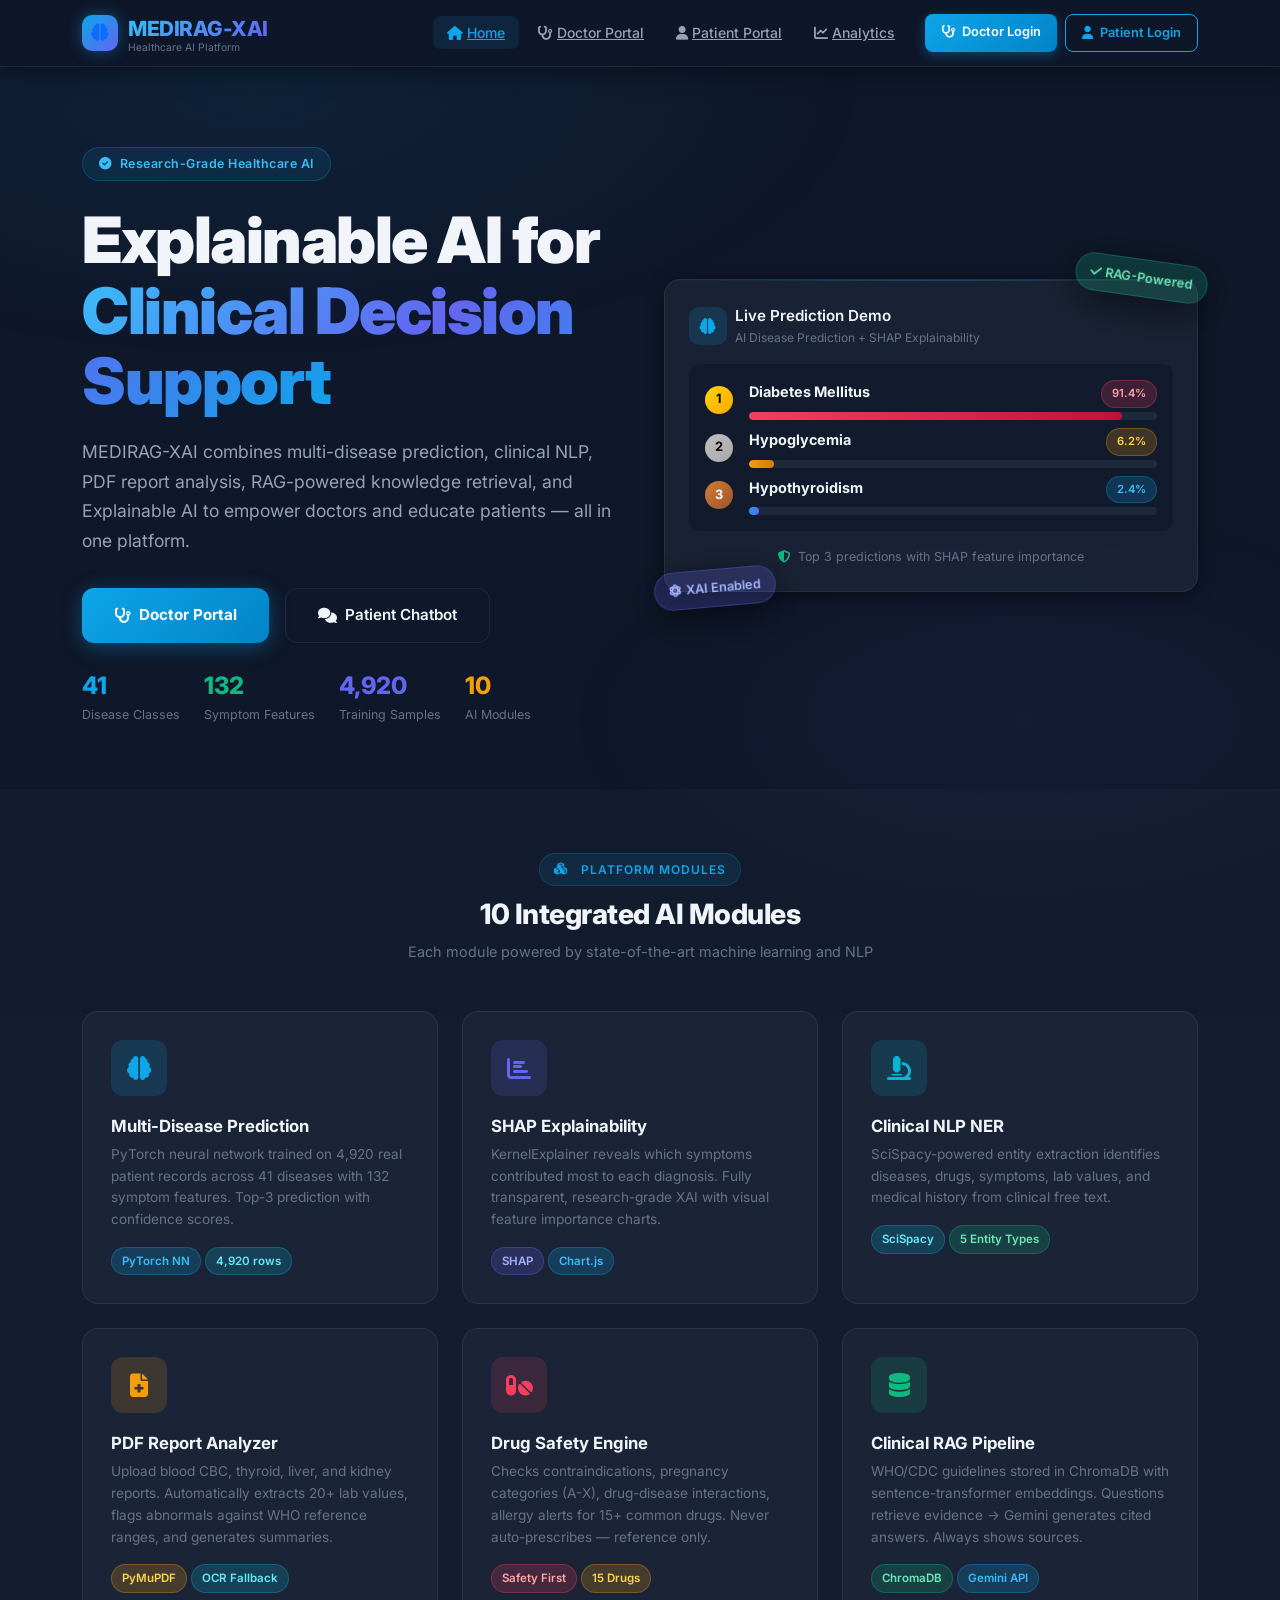
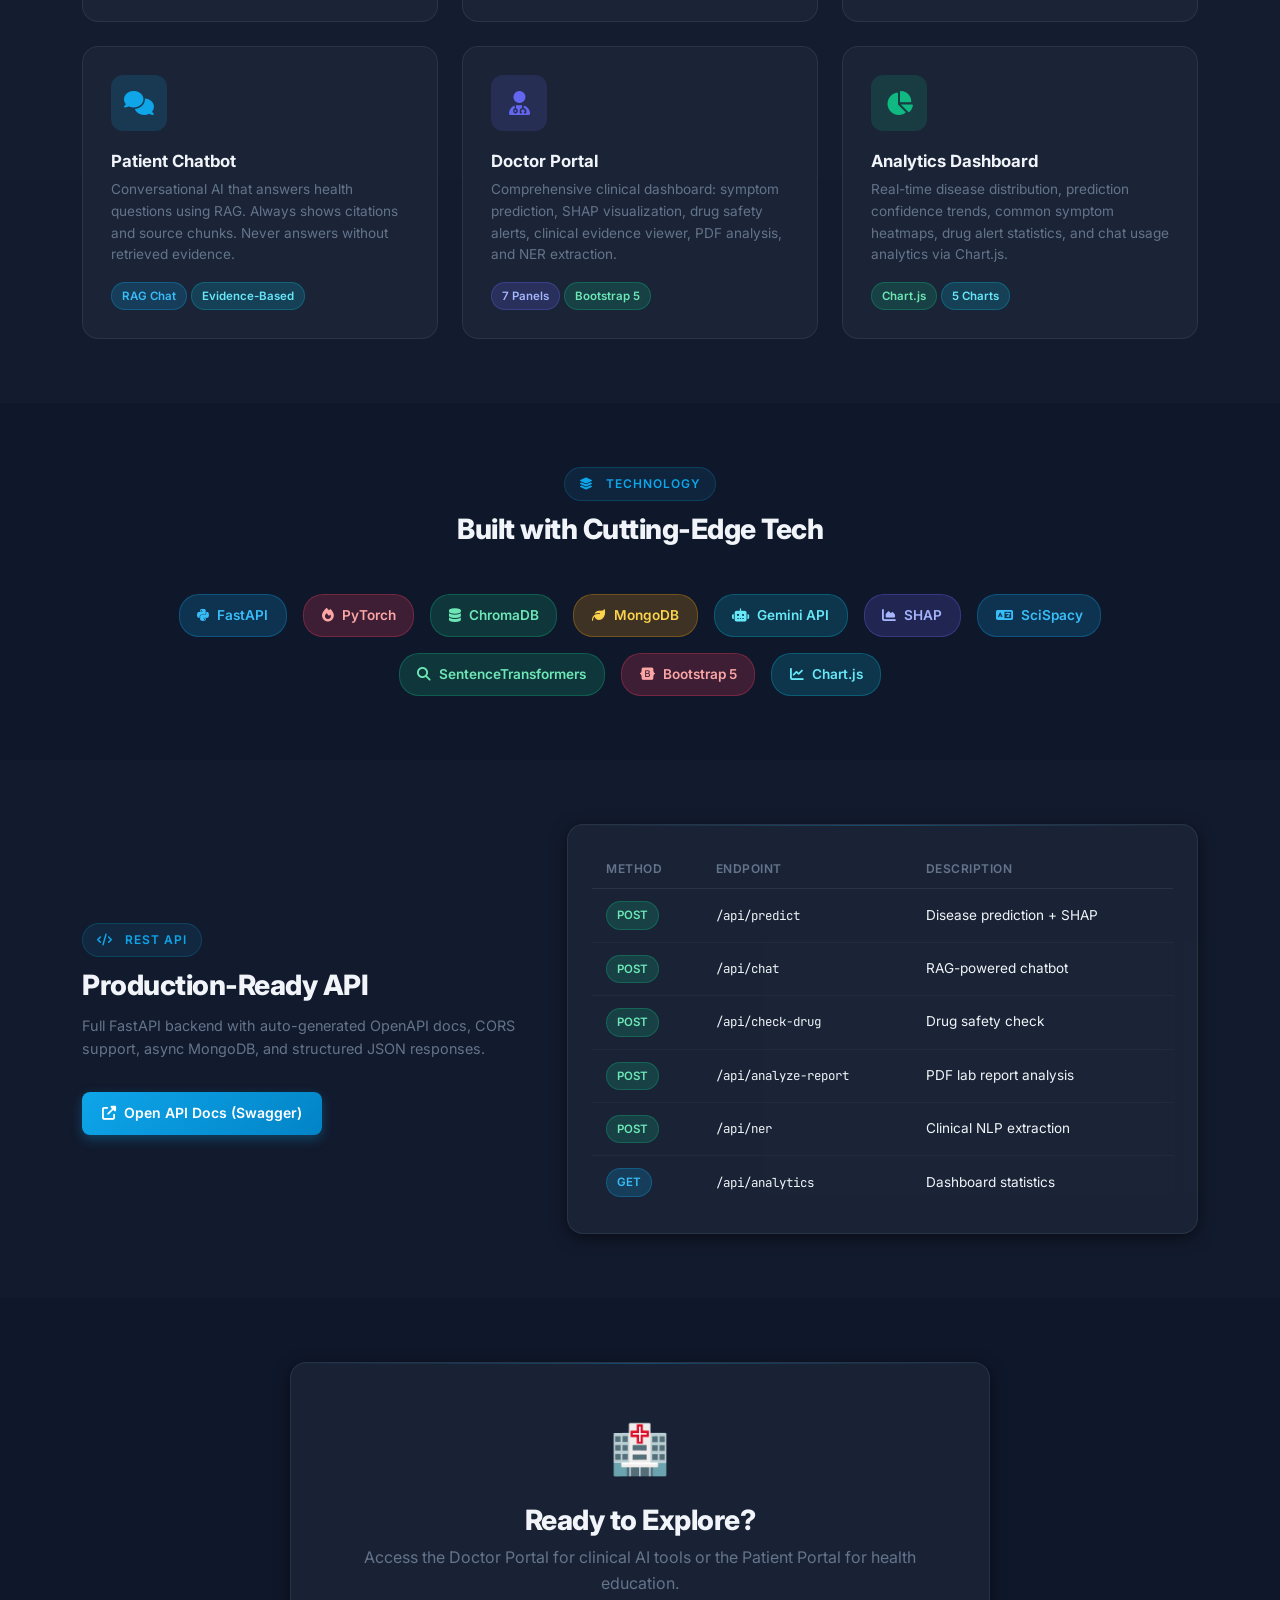
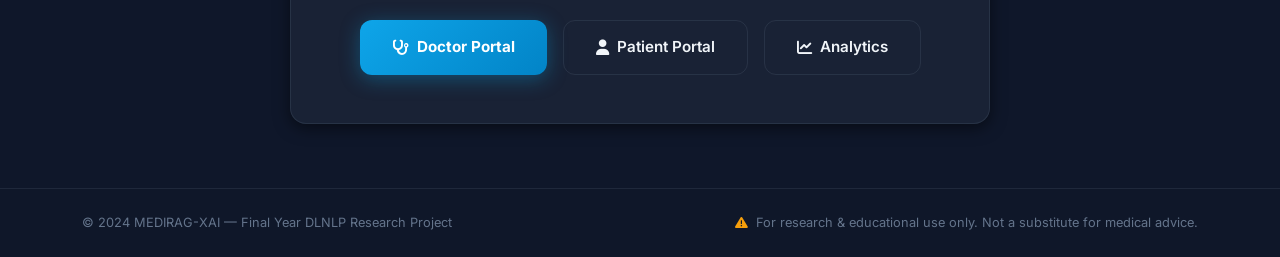
==== frontend/index.html @ 959c8506 "Initial commit" ====
<!DOCTYPE html>
<html lang="en">
<head>
  <meta charset="UTF-8"/>
  <meta name="viewport" content="width=device-width, initial-scale=1.0"/>
  <meta name="description" content="MEDIRAG-XAI — Explainable AI-powered Clinical Decision Support & Patient Education Platform using RAG, NLP, and Deep Learning"/>
  <title>MEDIRAG-XAI | Healthcare AI Platform</title>
  <link href="https://cdn.jsdelivr.net/npm/bootstrap@5.3.3/dist/css/bootstrap.min.css" rel="stylesheet"/>
  <link href="https://cdnjs.cloudflare.com/ajax/libs/font-awesome/6.5.0/css/all.min.css" rel="stylesheet"/>
  <link href="css/style.css" rel="stylesheet"/>
</head>
<body>

<!-- ── Navigation ──────────────────────────────────────────────────── -->
<nav class="navbar navbar-expand-lg navbar-medirag">
  <div class="container">
    <a class="navbar-brand-logo" href="index.html">
      <div class="brand-icon"><i class="fas fa-brain"></i></div>
      <div>
        <span class="brand-text">MEDIRAG-XAI</span>
        <span class="brand-sub">Healthcare AI Platform</span>
      </div>
    </a>
    <button class="navbar-toggler border-0" type="button" data-bs-toggle="collapse" data-bs-target="#navMenu">
      <span style="color:var(--primary)"><i class="fas fa-bars"></i></span>
    </button>
    <div class="collapse navbar-collapse" id="navMenu">
      <ul class="navbar-nav ms-auto gap-1">
        <li class="nav-item"><a class="nav-link-custom active" href="index.html"><i class="fas fa-home me-1"></i>Home</a></li>
        <li class="nav-item"><a class="nav-link-custom" href="doctor-login.html"><i class="fas fa-stethoscope me-1"></i>Doctor Portal</a></li>
        <li class="nav-item"><a class="nav-link-custom" href="patient-login.html"><i class="fas fa-user me-1"></i>Patient Portal</a></li>
        <li class="nav-item"><a class="nav-link-custom" href="analytics.html"><i class="fas fa-chart-line me-1"></i>Analytics</a></li>
      </ul>
      <div class="ms-3 d-flex gap-2 mt-2 mt-lg-0">
        <a href="doctor-login.html" class="btn-primary-custom" style="text-decoration:none; font-size:0.8rem; padding:0.5rem 1rem;">
          <i class="fas fa-stethoscope me-1"></i> Doctor Login
        </a>
        <a href="patient-login.html" class="btn-outline-custom" style="text-decoration:none; font-size:0.8rem; padding:0.5rem 1rem;">
          <i class="fas fa-user me-1"></i> Patient Login
        </a>
      </div>
    </div>
  </div>
</nav>

<!-- ── Hero ─────────────────────────────────────────────────────────── -->
<section class="hero-section">
  <div class="container">
    <div class="row align-items-center g-5">
      <div class="col-lg-6">
        <div class="hero-badge">
          <i class="fas fa-circle-check"></i> Research-Grade Healthcare AI
        </div>
        <h1 class="hero-title">
          Explainable AI for<br>
          <span class="gradient-text">Clinical Decision Support</span>
        </h1>
        <p class="hero-description">
          MEDIRAG-XAI combines multi-disease prediction, clinical NLP, PDF report analysis,
          RAG-powered knowledge retrieval, and Explainable AI to empower doctors and educate patients —
          all in one platform.
        </p>
        <div class="hero-actions">
          <a href="doctor-login.html" class="btn-hero-primary">
            <i class="fas fa-stethoscope"></i> Doctor Portal
          </a>
          <a href="patient-login.html" class="btn-hero-outline">
            <i class="fas fa-comments"></i> Patient Chatbot
          </a>
        </div>
        <div class="mt-4 d-flex gap-4 flex-wrap">
          <div>
            <div style="font-size:1.5rem;font-weight:800;color:var(--primary)">41</div>
            <div style="font-size:0.78rem;color:var(--text-muted)">Disease Classes</div>
          </div>
          <div>
            <div style="font-size:1.5rem;font-weight:800;color:var(--success)">132</div>
            <div style="font-size:0.78rem;color:var(--text-muted)">Symptom Features</div>
          </div>
          <div>
            <div style="font-size:1.5rem;font-weight:800;color:var(--accent)">4,920</div>
            <div style="font-size:0.78rem;color:var(--text-muted)">Training Samples</div>
          </div>
          <div>
            <div style="font-size:1.5rem;font-weight:800;color:var(--warning)">10</div>
            <div style="font-size:0.78rem;color:var(--text-muted)">AI Modules</div>
          </div>
        </div>
      </div>
      <div class="col-lg-6">
        <div class="position-relative">
          <div class="card-glass p-4">
            <div class="d-flex align-items-center gap-2 mb-3">
              <div class="card-icon card-icon-blue"><i class="fas fa-brain"></i></div>
              <div>
                <div class="card-title-glass">Live Prediction Demo</div>
                <div class="card-subtitle-glass">AI Disease Prediction + SHAP Explainability</div>
              </div>
            </div>
            <div class="p-3 mb-3" style="background:rgba(15,23,42,0.6);border-radius:10px;">
              <div class="d-flex align-items-center gap-3 mb-2">
                <div class="prediction-rank rank-1">1</div>
                <div class="flex-grow-1">
                  <div class="d-flex justify-content-between mb-1">
                    <strong style="font-size:0.9rem">Diabetes Mellitus</strong>
                    <span class="badge-pill badge-danger" style="font-size:0.7rem">91.4%</span>
                  </div>
                  <div class="progress-glass"><div class="progress-fill progress-red" style="width:91.4%"></div></div>
                </div>
              </div>
              <div class="d-flex align-items-center gap-3 mb-2">
                <div class="prediction-rank rank-2">2</div>
                <div class="flex-grow-1">
                  <div class="d-flex justify-content-between mb-1">
                    <strong style="font-size:0.9rem">Hypoglycemia</strong>
                    <span class="badge-pill badge-warning" style="font-size:0.7rem">6.2%</span>
                  </div>
                  <div class="progress-glass"><div class="progress-fill progress-amber" style="width:6.2%"></div></div>
                </div>
              </div>
              <div class="d-flex align-items-center gap-3">
                <div class="prediction-rank rank-3">3</div>
                <div class="flex-grow-1">
                  <div class="d-flex justify-content-between mb-1">
                    <strong style="font-size:0.9rem">Hypothyroidism</strong>
                    <span class="badge-pill badge-primary" style="font-size:0.7rem">2.4%</span>
                  </div>
                  <div class="progress-glass"><div class="progress-fill progress-blue" style="width:2.4%"></div></div>
                </div>
              </div>
            </div>
            <div style="font-size:0.78rem;color:var(--text-muted);text-align:center;">
              <i class="fas fa-shield-alt me-1" style="color:var(--success)"></i>
              Top 3 predictions with SHAP feature importance
            </div>
          </div>
          <!-- Floating badges -->
          <div class="position-absolute" style="top:-20px;right:-10px;transform:rotate(8deg)">
            <div class="badge-pill badge-success" style="padding:0.5rem 0.875rem;font-size:0.8rem;box-shadow:var(--shadow-lg)">
              <i class="fas fa-check me-1"></i> RAG-Powered
            </div>
          </div>
          <div class="position-absolute" style="bottom:-15px;left:-10px;transform:rotate(-5deg)">
            <div class="badge-pill badge-purple" style="padding:0.5rem 0.875rem;font-size:0.8rem;box-shadow:var(--shadow-lg)">
              <i class="fas fa-atom me-1"></i> XAI Enabled
            </div>
          </div>
        </div>
      </div>
    </div>
  </div>
</section>

<!-- ── Features ──────────────────────────────────────────────────────── -->
<section style="padding:4rem 0; background:rgba(30,41,59,0.3);">
  <div class="container">
    <div class="text-center mb-5 section-header">
      <div class="section-badge"><i class="fas fa-cubes me-1"></i> Platform Modules</div>
      <h2 class="section-title">10 Integrated AI Modules</h2>
      <p class="section-subtitle">Each module powered by state-of-the-art machine learning and NLP</p>
    </div>
    <div class="row g-4">
      <!-- Module Cards -->
      <div class="col-md-6 col-lg-4">
        <div class="feature-card fade-in">
          <div class="feature-icon card-icon-blue"><i class="fas fa-brain"></i></div>
          <h3 class="feature-title">Multi-Disease Prediction</h3>
          <p class="feature-desc">PyTorch neural network trained on 4,920 real patient records across 41 diseases with 132 symptom features. Top-3 prediction with confidence scores.</p>
          <div class="mt-3"><span class="badge-pill badge-primary">PyTorch NN</span> <span class="badge-pill badge-cyan">4,920 rows</span></div>
        </div>
      </div>
      <div class="col-md-6 col-lg-4">
        <div class="feature-card fade-in">
          <div class="feature-icon card-icon-purple"><i class="fas fa-chart-bar"></i></div>
          <h3 class="feature-title">SHAP Explainability</h3>
          <p class="feature-desc">KernelExplainer reveals which symptoms contributed most to each diagnosis. Fully transparent, research-grade XAI with visual feature importance charts.</p>
          <div class="mt-3"><span class="badge-pill badge-purple">SHAP</span> <span class="badge-pill badge-primary">Chart.js</span></div>
        </div>
      </div>
      <div class="col-md-6 col-lg-4">
        <div class="feature-card fade-in">
          <div class="feature-icon card-icon-cyan"><i class="fas fa-microscope"></i></div>
          <h3 class="feature-title">Clinical NLP NER</h3>
          <p class="feature-desc">SciSpacy-powered entity extraction identifies diseases, drugs, symptoms, lab values, and medical history from clinical free text.</p>
          <div class="mt-3"><span class="badge-pill badge-cyan">SciSpacy</span> <span class="badge-pill badge-success">5 Entity Types</span></div>
        </div>
      </div>
      <div class="col-md-6 col-lg-4">
        <div class="feature-card fade-in">
          <div class="feature-icon card-icon-amber"><i class="fas fa-file-medical"></i></div>
          <h3 class="feature-title">PDF Report Analyzer</h3>
          <p class="feature-desc">Upload blood CBC, thyroid, liver, and kidney reports. Automatically extracts 20+ lab values, flags abnormals against WHO reference ranges, and generates summaries.</p>
          <div class="mt-3"><span class="badge-pill badge-warning">PyMuPDF</span> <span class="badge-pill badge-cyan">OCR Fallback</span></div>
        </div>
      </div>
      <div class="col-md-6 col-lg-4">
        <div class="feature-card fade-in">
          <div class="feature-icon card-icon-red"><i class="fas fa-pills"></i></div>
          <h3 class="feature-title">Drug Safety Engine</h3>
          <p class="feature-desc">Checks contraindications, pregnancy categories (A-X), drug-disease interactions, allergy alerts for 15+ common drugs. Never auto-prescribes — reference only.</p>
          <div class="mt-3"><span class="badge-pill badge-danger">Safety First</span> <span class="badge-pill badge-warning">15 Drugs</span></div>
        </div>
      </div>
      <div class="col-md-6 col-lg-4">
        <div class="feature-card fade-in">
          <div class="feature-icon card-icon-green"><i class="fas fa-database"></i></div>
          <h3 class="feature-title">Clinical RAG Pipeline</h3>
          <p class="feature-desc">WHO/CDC guidelines stored in ChromaDB with sentence-transformer embeddings. Questions retrieve evidence → Gemini generates cited answers. Always shows sources.</p>
          <div class="mt-3"><span class="badge-pill badge-success">ChromaDB</span> <span class="badge-pill badge-primary">Gemini API</span></div>
        </div>
      </div>
      <div class="col-md-6 col-lg-4">
        <div class="feature-card fade-in">
          <div class="feature-icon card-icon-blue"><i class="fas fa-comments"></i></div>
          <h3 class="feature-title">Patient Chatbot</h3>
          <p class="feature-desc">Conversational AI that answers health questions using RAG. Always shows citations and source chunks. Never answers without retrieved evidence.</p>
          <div class="mt-3"><span class="badge-pill badge-primary">RAG Chat</span> <span class="badge-pill badge-cyan">Evidence-Based</span></div>
        </div>
      </div>
      <div class="col-md-6 col-lg-4">
        <div class="feature-card fade-in">
          <div class="feature-icon card-icon-purple"><i class="fas fa-user-md"></i></div>
          <h3 class="feature-title">Doctor Portal</h3>
          <p class="feature-desc">Comprehensive clinical dashboard: symptom prediction, SHAP visualization, drug safety alerts, clinical evidence viewer, PDF analysis, and NER extraction.</p>
          <div class="mt-3"><span class="badge-pill badge-purple">7 Panels</span> <span class="badge-pill badge-success">Bootstrap 5</span></div>
        </div>
      </div>
      <div class="col-md-6 col-lg-4">
        <div class="feature-card fade-in">
          <div class="feature-icon card-icon-green"><i class="fas fa-chart-pie"></i></div>
          <h3 class="feature-title">Analytics Dashboard</h3>
          <p class="feature-desc">Real-time disease distribution, prediction confidence trends, common symptom heatmaps, drug alert statistics, and chat usage analytics via Chart.js.</p>
          <div class="mt-3"><span class="badge-pill badge-success">Chart.js</span> <span class="badge-pill badge-cyan">5 Charts</span></div>
        </div>
      </div>
    </div>
  </div>
</section>

<!-- ── Tech Stack ─────────────────────────────────────────────────────── -->
<section style="padding:4rem 0;">
  <div class="container">
    <div class="text-center mb-5">
      <div class="section-badge"><i class="fas fa-layer-group me-1"></i>Technology</div>
      <h2 class="section-title">Built with Cutting-Edge Tech</h2>
    </div>
    <div class="row g-3 justify-content-center">
      <div class="col-auto"><div class="badge-pill badge-primary" style="padding:0.6rem 1.1rem;font-size:0.85rem"><i class="fab fa-python me-2"></i>FastAPI</div></div>
      <div class="col-auto"><div class="badge-pill badge-danger" style="padding:0.6rem 1.1rem;font-size:0.85rem"><i class="fas fa-fire me-2"></i>PyTorch</div></div>
      <div class="col-auto"><div class="badge-pill badge-success" style="padding:0.6rem 1.1rem;font-size:0.85rem"><i class="fas fa-database me-2"></i>ChromaDB</div></div>
      <div class="col-auto"><div class="badge-pill badge-warning" style="padding:0.6rem 1.1rem;font-size:0.85rem"><i class="fas fa-leaf me-2"></i>MongoDB</div></div>
      <div class="col-auto"><div class="badge-pill badge-cyan" style="padding:0.6rem 1.1rem;font-size:0.85rem"><i class="fas fa-robot me-2"></i>Gemini API</div></div>
      <div class="col-auto"><div class="badge-pill badge-purple" style="padding:0.6rem 1.1rem;font-size:0.85rem"><i class="fas fa-chart-area me-2"></i>SHAP</div></div>
      <div class="col-auto"><div class="badge-pill badge-primary" style="padding:0.6rem 1.1rem;font-size:0.85rem"><i class="fas fa-language me-2"></i>SciSpacy</div></div>
      <div class="col-auto"><div class="badge-pill badge-success" style="padding:0.6rem 1.1rem;font-size:0.85rem"><i class="fas fa-search me-2"></i>SentenceTransformers</div></div>
      <div class="col-auto"><div class="badge-pill badge-danger" style="padding:0.6rem 1.1rem;font-size:0.85rem"><i class="fab fa-bootstrap me-2"></i>Bootstrap 5</div></div>
      <div class="col-auto"><div class="badge-pill badge-cyan" style="padding:0.6rem 1.1rem;font-size:0.85rem"><i class="fas fa-chart-line me-2"></i>Chart.js</div></div>
    </div>
  </div>
</section>

<!-- ── API Reference ────────────────────────────────────────────────── -->
<section style="padding:4rem 0; background:rgba(30,41,59,0.2);">
  <div class="container">
    <div class="row align-items-center g-5">
      <div class="col-lg-5">
        <div class="section-badge"><i class="fas fa-code me-1"></i> REST API</div>
        <h2 class="section-title">Production-Ready API</h2>
        <p style="color:var(--text-muted);font-size:0.9rem;margin-top:0.75rem;">
          Full FastAPI backend with auto-generated OpenAPI docs, CORS support, async MongoDB, and structured JSON responses.
        </p>
        <a href="http://localhost:8000/docs" target="_blank" class="btn-primary-custom mt-3 d-inline-flex align-items-center gap-2" style="text-decoration:none">
          <i class="fas fa-external-link-alt"></i> Open API Docs (Swagger)
        </a>
      </div>
      <div class="col-lg-7">
        <div class="card-glass p-4">
          <table class="lab-table">
            <thead><tr><th>Method</th><th>Endpoint</th><th>Description</th></tr></thead>
            <tbody>
              <tr><td><span class="badge-pill badge-success">POST</span></td><td style="font-family:var(--font-mono);font-size:0.78rem">/api/predict</td><td>Disease prediction + SHAP</td></tr>
              <tr><td><span class="badge-pill badge-success">POST</span></td><td style="font-family:var(--font-mono);font-size:0.78rem">/api/chat</td><td>RAG-powered chatbot</td></tr>
              <tr><td><span class="badge-pill badge-success">POST</span></td><td style="font-family:var(--font-mono);font-size:0.78rem">/api/check-drug</td><td>Drug safety check</td></tr>
              <tr><td><span class="badge-pill badge-success">POST</span></td><td style="font-family:var(--font-mono);font-size:0.78rem">/api/analyze-report</td><td>PDF lab report analysis</td></tr>
              <tr><td><span class="badge-pill badge-success">POST</span></td><td style="font-family:var(--font-mono);font-size:0.78rem">/api/ner</td><td>Clinical NLP extraction</td></tr>
              <tr><td><span class="badge-pill badge-primary">GET</span></td><td style="font-family:var(--font-mono);font-size:0.78rem">/api/analytics</td><td>Dashboard statistics</td></tr>
            </tbody>
          </table>
        </div>
      </div>
    </div>
  </div>
</section>

<!-- ── CTA ───────────────────────────────────────────────────────────── -->
<section style="padding:4rem 0;">
  <div class="container text-center">
    <div class="card-glass p-5" style="max-width:700px;margin:0 auto;">
      <div style="font-size:3rem;margin-bottom:1rem">🏥</div>
      <h2 class="section-title mb-2">Ready to Explore?</h2>
      <p style="color:var(--text-muted);margin-bottom:1.5rem">Access the Doctor Portal for clinical AI tools or the Patient Portal for health education.</p>
      <div class="d-flex gap-3 justify-content-center flex-wrap">
        <a href="doctor-login.html" class="btn-hero-primary" style="text-decoration:none">
          <i class="fas fa-stethoscope"></i> Doctor Portal
        </a>
        <a href="patient-login.html" class="btn-hero-outline" style="text-decoration:none">
          <i class="fas fa-user"></i> Patient Portal
        </a>
        <a href="analytics.html" class="btn-hero-outline" style="text-decoration:none">
          <i class="fas fa-chart-line"></i> Analytics
        </a>
      </div>
    </div>
  </div>
</section>

<!-- ── Footer ─────────────────────────────────────────────────────────── -->
<footer class="footer-glass">
  <div class="container">
    <div class="row align-items-center">
      <div class="col-md-6">
        <span style="color:var(--text-muted)">© 2024 MEDIRAG-XAI — Final Year DLNLP Research Project</span>
      </div>
      <div class="col-md-6 text-md-end mt-2 mt-md-0">
        <span style="color:var(--text-muted)">
          <i class="fas fa-exclamation-triangle me-1" style="color:var(--warning)"></i>
          For research & educational use only. Not a substitute for medical advice.
        </span>
      </div>
    </div>
  </div>
</footer>

<div class="toast-container-custom" id="toastContainer"></div>

<script src="https://cdn.jsdelivr.net/npm/bootstrap@5.3.3/dist/js/bootstrap.bundle.min.js"></script>
<script src="js/app.js"></script>
</body>
</html>
---- frontend/css/style.css ----
/* ====================================================================
   MEDIRAG-XAI — Global Stylesheet
   Dark Medical Theme + Glassmorphism + Animations
   ==================================================================== */

@import url('https://fonts.googleapis.com/css2?family=Inter:wght@300;400;500;600;700;800&family=JetBrains+Mono:wght@400;500&display=swap');

/* ── CSS Variables ─────────────────────────────────────────────────── */
:root {
  --bg-primary:    #0F172A;
  --bg-secondary:  #1E293B;
  --bg-card:       rgba(30, 41, 59, 0.7);
  --bg-glass:      rgba(15, 23, 42, 0.6);

  --primary:       #0EA5E9;
  --primary-dark:  #0284C7;
  --primary-light: #38BDF8;
  --accent:        #6366F1;
  --success:       #10B981;
  --warning:       #F59E0B;
  --danger:        #F43F5E;
  --danger-dark:   #BE123C;
  --info:          #06B6D4;

  --text-primary:   #F1F5F9;
  --text-secondary: #94A3B8;
  --text-muted:     #64748B;

  --border:        rgba(148, 163, 184, 0.12);
  --border-light:  rgba(148, 163, 184, 0.06);

  --shadow-sm:  0 1px 3px rgba(0,0,0,0.4);
  --shadow-md:  0 4px 16px rgba(0,0,0,0.5);
  --shadow-lg:  0 10px 40px rgba(0,0,0,0.6);
  --shadow-glow: 0 0 30px rgba(14, 165, 233, 0.2);

  --radius-sm: 8px;
  --radius-md: 12px;
  --radius-lg: 16px;
  --radius-xl: 24px;

  --transition: 0.25s cubic-bezier(0.4, 0, 0.2, 1);
  --font:       'Inter', system-ui, sans-serif;
  --font-mono:  'JetBrains Mono', monospace;
}

/* ── Reset & Base ──────────────────────────────────────────────────── */
*, *::before, *::after { box-sizing: border-box; margin: 0; padding: 0; }

html { scroll-behavior: smooth; }

body {
  font-family: var(--font);
  background: var(--bg-primary);
  color: var(--text-primary);
  min-height: 100vh;
  line-height: 1.6;
  overflow-x: hidden;
}

body::before {
  content: '';
  position: fixed;
  top: 0; left: 0;
  width: 100%; height: 100%;
  background:
    radial-gradient(ellipse 80% 50% at 20% 10%, rgba(14,165,233,0.08) 0%, transparent 60%),
    radial-gradient(ellipse 60% 40% at 80% 80%, rgba(99,102,241,0.06) 0%, transparent 60%);
  pointer-events: none;
  z-index: 0;
}

/* ── Scrollbar ─────────────────────────────────────────────────────── */
::-webkit-scrollbar { width: 6px; }
::-webkit-scrollbar-track { background: var(--bg-secondary); }
::-webkit-scrollbar-thumb { background: var(--text-muted); border-radius: 3px; }
::-webkit-scrollbar-thumb:hover { background: var(--primary); }

/* ── Navigation ────────────────────────────────────────────────────── */
.navbar-medirag {
  background: rgba(15, 23, 42, 0.95) !important;
  backdrop-filter: blur(20px);
  border-bottom: 1px solid var(--border);
  padding: 0.75rem 0;
  position: sticky;
  top: 0;
  z-index: 1000;
  box-shadow: 0 4px 24px rgba(0,0,0,0.4);
}

.navbar-brand-logo {
  display: flex;
  align-items: center;
  gap: 10px;
  text-decoration: none;
}

.brand-icon {
  width: 36px; height: 36px;
  background: linear-gradient(135deg, var(--primary), var(--accent));
  border-radius: 10px;
  display: flex; align-items: center; justify-content: center;
  font-size: 1.1rem;
  box-shadow: 0 0 16px rgba(14,165,233,0.4);
}

.brand-text {
  font-size: 1.3rem;
  font-weight: 800;
  background: linear-gradient(135deg, var(--primary-light), var(--accent));
  -webkit-background-clip: text;
  -webkit-text-fill-color: transparent;
  background-clip: text;
  letter-spacing: -0.5px;
}

.brand-sub {
  font-size: 0.65rem;
  color: var(--text-muted);
  display: block;
  font-weight: 400;
  line-height: 1;
  margin-top: -2px;
}

.nav-link-custom {
  color: var(--text-secondary) !important;
  font-weight: 500;
  font-size: 0.875rem;
  padding: 0.5rem 0.875rem !important;
  border-radius: var(--radius-sm);
  transition: var(--transition);
  position: relative;
}

.nav-link-custom:hover,
.nav-link-custom.active {
  color: var(--primary) !important;
  background: rgba(14, 165, 233, 0.1);
}

.nav-badge {
  background: linear-gradient(135deg, var(--danger), var(--danger-dark));
  color: #fff;
  font-size: 0.65rem;
  padding: 2px 6px;
  border-radius: 20px;
  font-weight: 600;
  margin-left: 4px;
}

/* ── Glass Cards ───────────────────────────────────────────────────── */
.card-glass {
  background: var(--bg-card);
  backdrop-filter: blur(16px);
  border: 1px solid var(--border);
  border-radius: var(--radius-lg);
  box-shadow: var(--shadow-md);
  transition: var(--transition);
  position: relative;
  overflow: hidden;
}

.card-glass::before {
  content: '';
  position: absolute;
  top: 0; left: 0; right: 0;
  height: 1px;
  background: linear-gradient(90deg, transparent, rgba(14,165,233,0.3), transparent);
}

.card-glass:hover {
  border-color: rgba(14, 165, 233, 0.2);
  box-shadow: var(--shadow-lg), 0 0 30px rgba(14,165,233,0.08);
  transform: translateY(-2px);
}

.card-header-glass {
  padding: 1.25rem 1.5rem;
  border-bottom: 1px solid var(--border-light);
  display: flex;
  align-items: center;
  gap: 0.75rem;
}

.card-icon {
  width: 38px; height: 38px;
  border-radius: 10px;
  display: flex; align-items: center; justify-content: center;
  font-size: 1rem;
  flex-shrink: 0;
}

.card-icon-blue  { background: rgba(14, 165, 233, 0.15); color: var(--primary); }
.card-icon-green { background: rgba(16, 185, 129, 0.15); color: var(--success); }
.card-icon-red   { background: rgba(244, 63, 94, 0.15);  color: var(--danger); }
.card-icon-amber { background: rgba(245, 158, 11, 0.15); color: var(--warning); }
.card-icon-purple{ background: rgba(99, 102, 241, 0.15); color: var(--accent); }
.card-icon-cyan  { background: rgba(6, 182, 212, 0.15);  color: var(--info); }

.card-title-glass {
  font-size: 0.95rem;
  font-weight: 600;
  color: var(--text-primary);
  margin: 0;
}

.card-subtitle-glass {
  font-size: 0.75rem;
  color: var(--text-muted);
  margin: 0;
}

/* ── Buttons ───────────────────────────────────────────────────────── */
.btn-primary-custom {
  background: linear-gradient(135deg, var(--primary), var(--primary-dark));
  color: #fff;
  border: none;
  border-radius: var(--radius-sm);
  padding: 0.625rem 1.25rem;
  font-weight: 600;
  font-size: 0.875rem;
  transition: var(--transition);
  box-shadow: 0 4px 12px rgba(14,165,233,0.3);
  cursor: pointer;
}

.btn-primary-custom:hover {
  transform: translateY(-2px);
  box-shadow: 0 6px 20px rgba(14,165,233,0.45);
  filter: brightness(1.1);
  color: #fff;
}

.btn-primary-custom:active { transform: translateY(0); }

.btn-primary-custom:disabled {
  opacity: 0.5;
  cursor: not-allowed;
  transform: none;
}

.btn-danger-custom {
  background: linear-gradient(135deg, var(--danger), var(--danger-dark));
  color: #fff;
  border: none;
  border-radius: var(--radius-sm);
  padding: 0.625rem 1.25rem;
  font-weight: 600;
  font-size: 0.875rem;
  transition: var(--transition);
  box-shadow: 0 4px 12px rgba(244,63,94,0.3);
  cursor: pointer;
}

.btn-outline-custom {
  background: transparent;
  color: var(--primary);
  border: 1px solid var(--primary);
  border-radius: var(--radius-sm);
  padding: 0.625rem 1.25rem;
  font-weight: 600;
  font-size: 0.875rem;
  transition: var(--transition);
  cursor: pointer;
}

.btn-outline-custom:hover {
  background: rgba(14, 165, 233, 0.1);
  color: var(--primary-light);
}

/* ── Form Controls ─────────────────────────────────────────────────── */
.form-control-glass {
  background: rgba(15, 23, 42, 0.8) !important;
  border: 1px solid var(--border) !important;
  border-radius: var(--radius-sm) !important;
  color: var(--text-primary) !important;
  font-size: 0.875rem;
  transition: var(--transition);
  padding: 0.625rem 0.875rem;
}

.form-control-glass::placeholder { color: var(--text-muted) !important; }

.form-control-glass:focus {
  border-color: var(--primary) !important;
  box-shadow: 0 0 0 3px rgba(14, 165, 233, 0.15) !important;
  outline: none;
  background: rgba(15, 23, 42, 0.95) !important;
}

.form-label-glass {
  color: var(--text-secondary);
  font-size: 0.8rem;
  font-weight: 600;
  text-transform: uppercase;
  letter-spacing: 0.5px;
  margin-bottom: 0.5rem;
}

/* ── Badges ────────────────────────────────────────────────────────── */
.badge-primary { background: rgba(14,165,233,0.2); color: var(--primary-light); border: 1px solid rgba(14,165,233,0.3); }
.badge-success { background: rgba(16,185,129,0.2); color: #6EE7B7; border: 1px solid rgba(16,185,129,0.3); }
.badge-danger  { background: rgba(244,63,94,0.2);  color: #FCA5A5; border: 1px solid rgba(244,63,94,0.3); }
.badge-warning { background: rgba(245,158,11,0.2); color: #FCD34D; border: 1px solid rgba(245,158,11,0.3); }
.badge-purple  { background: rgba(99,102,241,0.2); color: #A5B4FC; border: 1px solid rgba(99,102,241,0.3); }
.badge-cyan    { background: rgba(6,182,212,0.2);  color: #67E8F9; border: 1px solid rgba(6,182,212,0.3); }

.badge-pill {
  display: inline-flex;
  align-items: center;
  padding: 0.25rem 0.625rem;
  border-radius: 20px;
  font-size: 0.72rem;
  font-weight: 600;
}

/* ── Stat Cards ────────────────────────────────────────────────────── */
.stat-card {
  background: var(--bg-card);
  border: 1px solid var(--border);
  border-radius: var(--radius-lg);
  padding: 1.5rem;
  display: flex;
  align-items: center;
  gap: 1rem;
  transition: var(--transition);
  position: relative;
  overflow: hidden;
}

.stat-card::after {
  content: '';
  position: absolute;
  top: 0; right: 0;
  width: 80px; height: 80px;
  border-radius: 50%;
  opacity: 0.06;
}

.stat-card:hover { transform: translateY(-3px); box-shadow: var(--shadow-lg); }

.stat-icon {
  width: 52px; height: 52px;
  border-radius: var(--radius-md);
  display: flex; align-items: center; justify-content: center;
  font-size: 1.4rem;
  flex-shrink: 0;
}

.stat-value {
  font-size: 1.75rem;
  font-weight: 800;
  line-height: 1;
  background: linear-gradient(135deg, var(--text-primary), var(--text-secondary));
  -webkit-background-clip: text;
  -webkit-text-fill-color: transparent;
  background-clip: text;
}

.stat-label {
  font-size: 0.8rem;
  color: var(--text-muted);
  font-weight: 500;
  margin-top: 2px;
}

/* ── Alert Boxes ───────────────────────────────────────────────────── */
.alert-glass {
  border-radius: var(--radius-md);
  padding: 1rem 1.25rem;
  border: 1px solid;
  margin-bottom: 0.75rem;
  display: flex;
  gap: 0.75rem;
  align-items: flex-start;
}

.alert-critical {
  background: rgba(244, 63, 94, 0.08);
  border-color: rgba(244, 63, 94, 0.3);
  color: #FCA5A5;
}

.alert-warning-box {
  background: rgba(245, 158, 11, 0.08);
  border-color: rgba(245, 158, 11, 0.3);
  color: #FCD34D;
}

.alert-info-box {
  background: rgba(14, 165, 233, 0.08);
  border-color: rgba(14, 165, 233, 0.3);
  color: #7DD3FC;
}

.alert-success-box {
  background: rgba(16, 185, 129, 0.08);
  border-color: rgba(16, 185, 129, 0.3);
  color: #6EE7B7;
}

/* ── Loading Spinner ───────────────────────────────────────────────── */
.spinner-ring {
  width: 40px; height: 40px;
  border: 3px solid rgba(14,165,233,0.15);
  border-top-color: var(--primary);
  border-radius: 50%;
  animation: spin 0.7s linear infinite;
  margin: 0 auto;
}

@keyframes spin { to { transform: rotate(360deg); } }

.loading-overlay {
  position: absolute;
  inset: 0;
  background: rgba(15, 23, 42, 0.7);
  backdrop-filter: blur(4px);
  display: flex;
  align-items: center;
  justify-content: center;
  flex-direction: column;
  gap: 1rem;
  border-radius: inherit;
  z-index: 10;
}

.loading-text {
  color: var(--text-muted);
  font-size: 0.85rem;
}

/* ── Progress Bars ─────────────────────────────────────────────────── */
.progress-glass {
  height: 8px;
  background: rgba(148, 163, 184, 0.1);
  border-radius: 4px;
  overflow: hidden;
}

.progress-fill {
  height: 100%;
  border-radius: 4px;
  transition: width 1s cubic-bezier(0.4, 0, 0.2, 1);
}

.progress-blue   { background: linear-gradient(90deg, var(--primary), var(--accent)); }
.progress-green  { background: linear-gradient(90deg, var(--success), #059669); }
.progress-red    { background: linear-gradient(90deg, var(--danger), var(--danger-dark)); }
.progress-amber  { background: linear-gradient(90deg, var(--warning), #D97706); }

/* ── Section Headers ───────────────────────────────────────────────── */
.section-header {
  margin-bottom: 2rem;
}

.section-badge {
  display: inline-flex;
  align-items: center;
  gap: 0.5rem;
  background: rgba(14, 165, 233, 0.1);
  border: 1px solid rgba(14, 165, 233, 0.2);
  border-radius: 20px;
  padding: 0.375rem 0.875rem;
  font-size: 0.75rem;
  font-weight: 600;
  color: var(--primary);
  margin-bottom: 0.75rem;
  text-transform: uppercase;
  letter-spacing: 1px;
}

.section-title {
  font-size: 1.75rem;
  font-weight: 800;
  color: var(--text-primary);
  letter-spacing: -0.5px;
}

.section-subtitle {
  color: var(--text-muted);
  font-size: 0.9rem;
  margin-top: 0.5rem;
}

/* ── Page Layout ───────────────────────────────────────────────────── */
.page-wrapper {
  min-height: calc(100vh - 70px);
  padding: 2rem 0;
  position: relative;
  z-index: 1;
}

/* ── Toast Notifications ───────────────────────────────────────────── */
.toast-container-custom {
  position: fixed;
  bottom: 1.5rem;
  right: 1.5rem;
  z-index: 9999;
  display: flex;
  flex-direction: column;
  gap: 0.75rem;
}

.toast-custom {
  background: var(--bg-secondary);
  border: 1px solid var(--border);
  border-radius: var(--radius-md);
  padding: 1rem 1.25rem;
  min-width: 300px;
  box-shadow: var(--shadow-lg);
  animation: slideIn 0.3s cubic-bezier(0.4,0,0.2,1);
  display: flex;
  align-items: flex-start;
  gap: 0.75rem;
}

@keyframes slideIn {
  from { opacity: 0; transform: translateX(100%); }
  to   { opacity: 1; transform: translateX(0); }
}

.toast-custom.toast-success { border-left: 3px solid var(--success); }
.toast-custom.toast-error   { border-left: 3px solid var(--danger); }
.toast-custom.toast-warning { border-left: 3px solid var(--warning); }
.toast-custom.toast-info    { border-left: 3px solid var(--primary); }

/* ── Hero Section (Landing Page) ───────────────────────────────────── */
.hero-section {
  padding: 5rem 0 4rem;
  position: relative;
  overflow: hidden;
}

.hero-badge {
  display: inline-flex;
  align-items: center;
  gap: 0.5rem;
  background: rgba(14, 165, 233, 0.1);
  border: 1px solid rgba(14, 165, 233, 0.25);
  border-radius: 20px;
  padding: 0.4rem 1rem;
  font-size: 0.78rem;
  font-weight: 600;
  color: var(--primary-light);
  margin-bottom: 1.5rem;
  letter-spacing: 0.5px;
}

.hero-title {
  font-size: clamp(2.5rem, 5vw, 4rem);
  font-weight: 900;
  line-height: 1.1;
  letter-spacing: -1.5px;
  margin-bottom: 1.25rem;
}

.gradient-text {
  background: linear-gradient(135deg, var(--primary-light) 0%, var(--accent) 50%, var(--primary) 100%);
  -webkit-background-clip: text;
  -webkit-text-fill-color: transparent;
  background-clip: text;
}

.hero-description {
  font-size: 1.1rem;
  color: var(--text-secondary);
  line-height: 1.7;
  max-width: 540px;
}

.hero-actions {
  display: flex;
  gap: 1rem;
  margin-top: 2rem;
  flex-wrap: wrap;
}

.btn-hero-primary {
  background: linear-gradient(135deg, var(--primary), var(--primary-dark));
  color: #fff;
  padding: 0.875rem 2rem;
  border-radius: var(--radius-md);
  font-weight: 700;
  font-size: 0.95rem;
  border: none;
  cursor: pointer;
  transition: var(--transition);
  text-decoration: none;
  display: inline-flex;
  align-items: center;
  gap: 0.5rem;
  box-shadow: 0 4px 20px rgba(14,165,233,0.35);
}

.btn-hero-primary:hover {
  transform: translateY(-3px);
  box-shadow: 0 8px 30px rgba(14,165,233,0.5);
  color: #fff;
}

.btn-hero-outline {
  background: transparent;
  color: var(--text-primary);
  padding: 0.875rem 2rem;
  border-radius: var(--radius-md);
  font-weight: 600;
  font-size: 0.95rem;
  border: 1px solid var(--border);
  cursor: pointer;
  transition: var(--transition);
  text-decoration: none;
  display: inline-flex;
  align-items: center;
  gap: 0.5rem;
}

.btn-hero-outline:hover {
  border-color: var(--primary);
  color: var(--primary);
  background: rgba(14, 165, 233, 0.05);
}

/* ── Feature Cards ─────────────────────────────────────────────────── */
.feature-card {
  background: var(--bg-card);
  border: 1px solid var(--border);
  border-radius: var(--radius-lg);
  padding: 1.75rem;
  transition: var(--transition);
  position: relative;
  overflow: hidden;
  height: 100%;
}

.feature-card::after {
  content: '';
  position: absolute;
  top: 0; left: 0; right: 0;
  height: 2px;
  background: linear-gradient(90deg, var(--primary), var(--accent));
  opacity: 0;
  transition: var(--transition);
}

.feature-card:hover {
  transform: translateY(-5px);
  border-color: rgba(14, 165, 233, 0.2);
  box-shadow: var(--shadow-lg), var(--shadow-glow);
}

.feature-card:hover::after { opacity: 1; }

.feature-icon {
  width: 56px; height: 56px;
  border-radius: var(--radius-md);
  display: flex; align-items: center; justify-content: center;
  font-size: 1.5rem;
  margin-bottom: 1.25rem;
}

.feature-title {
  font-size: 1.05rem;
  font-weight: 700;
  margin-bottom: 0.5rem;
  color: var(--text-primary);
}

.feature-desc {
  font-size: 0.85rem;
  color: var(--text-muted);
  line-height: 1.6;
}

/* ── Footer ────────────────────────────────────────────────────────── */
.footer-glass {
  background: rgba(15, 23, 42, 0.8);
  border-top: 1px solid var(--border);
  padding: 1.5rem 0;
  color: var(--text-muted);
  font-size: 0.8rem;
}

/* ── Symptom Checkbox Grid ─────────────────────────────────────────── */
.symptom-grid {
  display: grid;
  grid-template-columns: repeat(auto-fill, minmax(180px, 1fr));
  gap: 0.5rem;
  max-height: 320px;
  overflow-y: auto;
  padding: 0.25rem;
}

.symptom-item {
  display: flex;
  align-items: center;
  gap: 0.5rem;
  padding: 0.5rem 0.75rem;
  border-radius: var(--radius-sm);
  border: 1px solid var(--border-light);
  background: rgba(15, 23, 42, 0.4);
  cursor: pointer;
  transition: var(--transition);
  user-select: none;
  font-size: 0.8rem;
}

.symptom-item:hover {
  border-color: rgba(14,165,233,0.3);
  background: rgba(14,165,233,0.05);
}

.symptom-item input[type="checkbox"] { display: none; }

.symptom-item.selected {
  border-color: var(--primary);
  background: rgba(14,165,233,0.12);
  color: var(--primary-light);
}

.symptom-check {
  width: 16px; height: 16px;
  border-radius: 4px;
  border: 1.5px solid var(--text-muted);
  display: flex; align-items: center; justify-content: center;
  flex-shrink: 0;
  transition: var(--transition);
}

.symptom-item.selected .symptom-check {
  background: var(--primary);
  border-color: var(--primary);
  color: #fff;
  font-size: 0.7rem;
}

/* ── Prediction Cards ──────────────────────────────────────────────── */
.prediction-rank {
  width: 28px; height: 28px;
  border-radius: 50%;
  display: flex; align-items: center; justify-content: center;
  font-size: 0.8rem;
  font-weight: 700;
  flex-shrink: 0;
}

.rank-1 { background: linear-gradient(135deg, #FFD700, #FFA500); color: #000; }
.rank-2 { background: linear-gradient(135deg, #C0C0C0, #A8A8A8); color: #000; }
.rank-3 { background: linear-gradient(135deg, #CD7F32, #A0522D); color: #fff; }

/* ── Severity Badges ───────────────────────────────────────────────── */
.severity-critical { background: rgba(244,63,94,0.2);  color: #FCA5A5; border: 1px solid rgba(244,63,94,0.4); }
.severity-high     { background: rgba(245,158,11,0.2); color: #FCD34D; border: 1px solid rgba(245,158,11,0.4); }
.severity-moderate { background: rgba(14,165,233,0.2); color: #7DD3FC; border: 1px solid rgba(14,165,233,0.4); }
.severity-low      { background: rgba(16,185,129,0.2); color: #6EE7B7; border: 1px solid rgba(16,185,129,0.4); }

/* ── Chat Interface ────────────────────────────────────────────────── */
.chat-window {
  height: 450px;
  overflow-y: auto;
  padding: 1.25rem;
  display: flex;
  flex-direction: column;
  gap: 1rem;
}

.chat-bubble {
  max-width: 78%;
  padding: 0.875rem 1.125rem;
  border-radius: var(--radius-lg);
  font-size: 0.875rem;
  line-height: 1.6;
  animation: bubbleIn 0.3s cubic-bezier(0.4,0,0.2,1);
}

@keyframes bubbleIn {
  from { opacity: 0; transform: translateY(10px); }
  to   { opacity: 1; transform: translateY(0); }
}

.chat-bubble.user {
  margin-left: auto;
  background: linear-gradient(135deg, var(--primary), var(--primary-dark));
  color: #fff;
  border-bottom-right-radius: 4px;
}

.chat-bubble.bot {
  background: var(--bg-secondary);
  border: 1px solid var(--border);
  color: var(--text-primary);
  border-bottom-left-radius: 4px;
}

.chat-bubble.bot .source-tag {
  display: inline-flex;
  align-items: center;
  gap: 0.3rem;
  font-size: 0.7rem;
  color: var(--primary);
  background: rgba(14,165,233,0.1);
  border: 1px solid rgba(14,165,233,0.2);
  border-radius: 10px;
  padding: 0.15rem 0.5rem;
  margin-top: 0.5rem;
  margin-right: 0.25rem;
}

.typing-indicator {
  display: flex;
  gap: 5px;
  padding: 0.875rem 1.125rem;
  background: var(--bg-secondary);
  border: 1px solid var(--border);
  border-radius: var(--radius-lg);
  border-bottom-left-radius: 4px;
  width: fit-content;
}

.typing-dot {
  width: 8px; height: 8px;
  background: var(--text-muted);
  border-radius: 50%;
  animation: bounce 1.2s infinite;
}

.typing-dot:nth-child(2) { animation-delay: 0.2s; }
.typing-dot:nth-child(3) { animation-delay: 0.4s; }

@keyframes bounce {
  0%, 100% { transform: translateY(0); opacity: 0.5; }
  50%       { transform: translateY(-6px); opacity: 1; }
}

.chat-input-area {
  display: flex;
  gap: 0.75rem;
  padding: 1rem 1.25rem;
  border-top: 1px solid var(--border-light);
}

/* ── Source Citation Box ───────────────────────────────────────────── */
.source-citation {
  background: rgba(14, 165, 233, 0.05);
  border: 1px solid rgba(14, 165, 233, 0.15);
  border-radius: var(--radius-sm);
  padding: 0.625rem 0.875rem;
  font-size: 0.78rem;
  color: var(--text-secondary);
  margin-top: 0.5rem;
}

.source-citation strong { color: var(--primary-light); }

/* ── Upload Zone ───────────────────────────────────────────────────── */
.upload-zone {
  border: 2px dashed var(--border);
  border-radius: var(--radius-lg);
  padding: 2.5rem;
  text-align: center;
  transition: var(--transition);
  cursor: pointer;
  background: rgba(15, 23, 42, 0.3);
}

.upload-zone:hover,
.upload-zone.drag-over {
  border-color: var(--primary);
  background: rgba(14, 165, 233, 0.05);
}

/* ── Lab Value Table ───────────────────────────────────────────────── */
.lab-table {
  width: 100%;
  border-collapse: collapse;
}

.lab-table th {
  text-align: left;
  padding: 0.625rem 0.875rem;
  font-size: 0.75rem;
  font-weight: 600;
  color: var(--text-muted);
  text-transform: uppercase;
  letter-spacing: 0.5px;
  border-bottom: 1px solid var(--border);
}

.lab-table td {
  padding: 0.75rem 0.875rem;
  font-size: 0.85rem;
  border-bottom: 1px solid var(--border-light);
  color: var(--text-primary);
}

.lab-table tr:last-child td { border-bottom: none; }
.lab-table tr:hover td { background: rgba(148, 163, 184, 0.03); }

/* ── Suggested Questions ───────────────────────────────────────────── */
.suggested-q-btn {
  background: rgba(15, 23, 42, 0.6);
  border: 1px solid var(--border);
  border-radius: var(--radius-sm);
  padding: 0.5rem 0.875rem;
  font-size: 0.8rem;
  color: var(--text-secondary);
  cursor: pointer;
  transition: var(--transition);
  text-align: left;
  width: 100%;
  margin-bottom: 0.5rem;
}

.suggested-q-btn:hover {
  border-color: var(--primary);
  color: var(--primary-light);
  background: rgba(14, 165, 233, 0.08);
}

/* ── Responsive ────────────────────────────────────────────────────── */
@media (max-width: 768px) {
  .hero-title    { font-size: 2.2rem; }
  .hero-actions  { flex-direction: column; }
  .stat-value    { font-size: 1.4rem; }
  .symptom-grid  { grid-template-columns: repeat(2, 1fr); }
  .chat-bubble   { max-width: 92%; }
}

/* ── Animations ────────────────────────────────────────────────────── */
.fade-in {
  animation: fadeIn 0.5s ease forwards;
}

@keyframes fadeIn {
  from { opacity: 0; transform: translateY(15px); }
  to   { opacity: 1; transform: translateY(0); }
}

.slide-up {
  animation: slideUp 0.4s cubic-bezier(0.4,0,0.2,1) forwards;
}

@keyframes slideUp {
  from { opacity: 0; transform: translateY(30px); }
  to   { opacity: 1; transform: translateY(0); }
}

/* ── Entity Tags (NER) ─────────────────────────────────────────────── */
.entity-tag {
  display: inline-flex;
  align-items: center;
  gap: 0.35rem;
  padding: 0.25rem 0.6rem;
  border-radius: 12px;
  font-size: 0.75rem;
  font-weight: 600;
  margin: 0.2rem;
}

.entity-disease  { background: rgba(244,63,94,0.15);  color: #FCA5A5; border: 1px solid rgba(244,63,94,0.3); }
.entity-drug     { background: rgba(16,185,129,0.15); color: #6EE7B7; border: 1px solid rgba(16,185,129,0.3); }
.entity-symptom  { background: rgba(245,158,11,0.15); color: #FCD34D; border: 1px solid rgba(245,158,11,0.3); }
.entity-history  { background: rgba(99,102,241,0.15); color: #A5B4FC; border: 1px solid rgba(99,102,241,0.3); }
.entity-lab      { background: rgba(6,182,212,0.15);  color: #67E8F9; border: 1px solid rgba(6,182,212,0.3); }

/* ── ICD Code ──────────────────────────────────────────────────────── */
.icd-code {
  font-family: var(--font-mono);
  font-size: 0.72rem;
  color: var(--text-muted);
  background: rgba(148, 163, 184, 0.08);
  border-radius: 4px;
  padding: 1px 6px;
}

/* ── Divider ───────────────────────────────────────────────────────── */
.divider {
  height: 1px;
  background: var(--border);
  margin: 1rem 0;
}

/* ── Section padding ───────────────────────────────────────────────── */
section { padding: 4rem 0; }
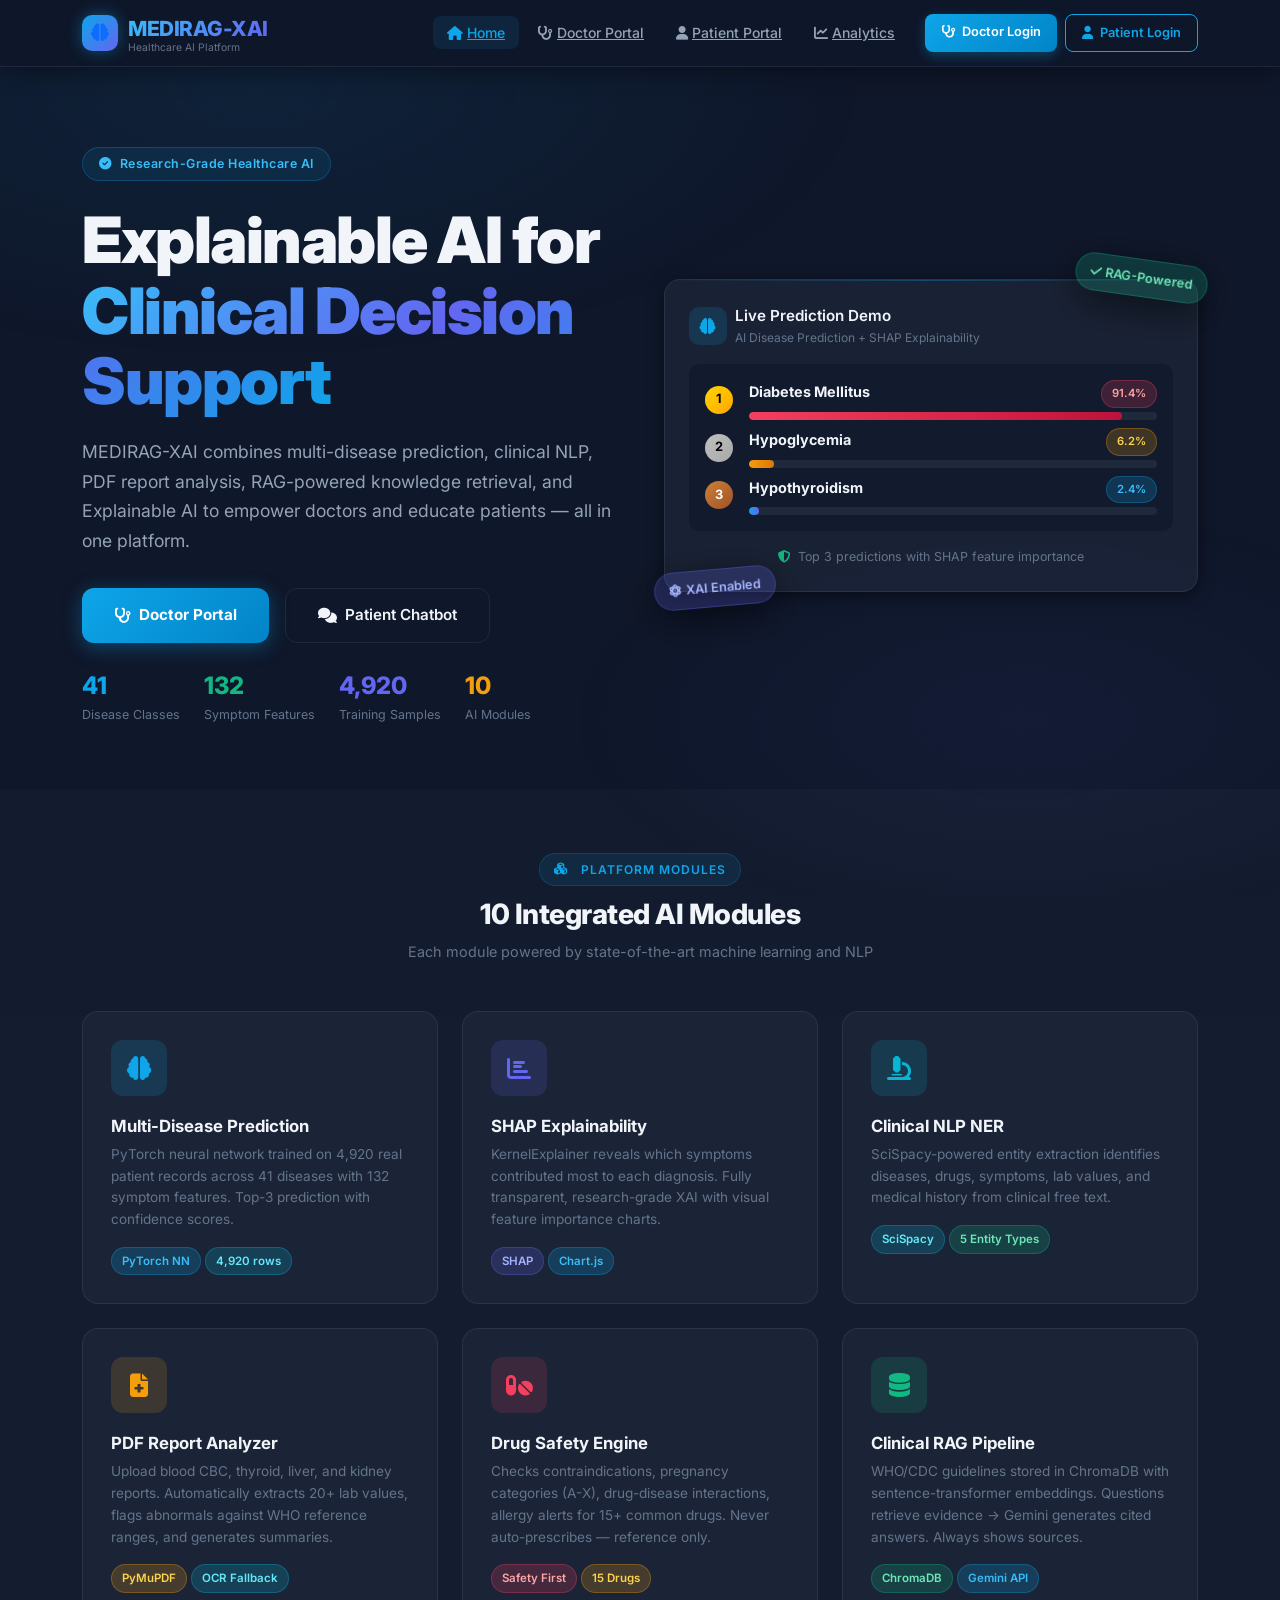
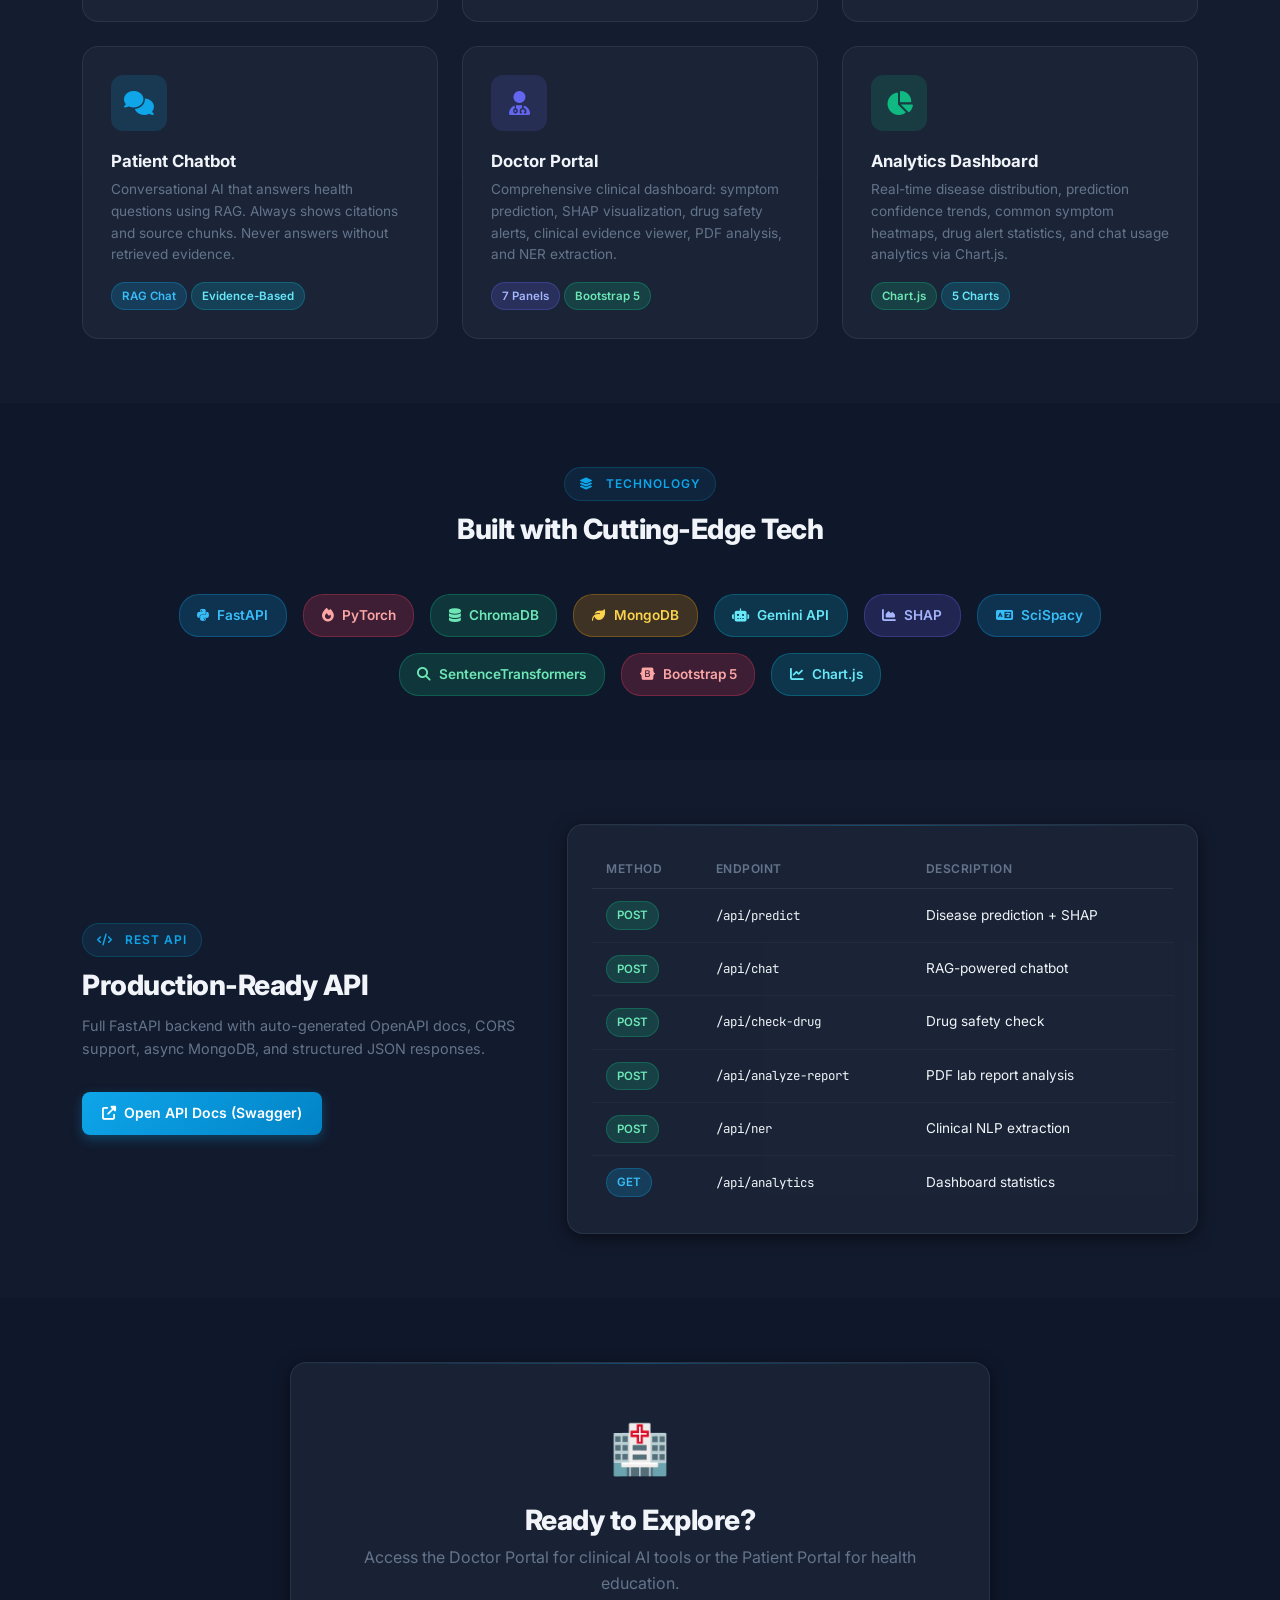
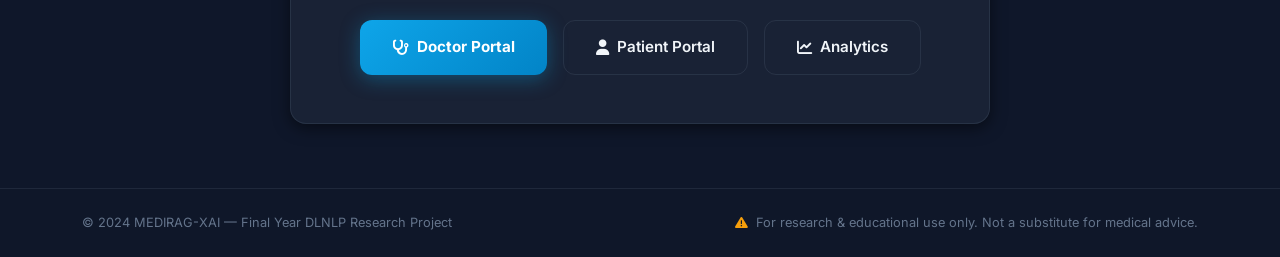
==== commit fd10dff2: "Fix report lab value extraction, add Dockerfile, render deployment and decouple frontend/backend" ====
--- a/frontend/index.html
+++ b/frontend/index.html
@@ -5,8 +5,8 @@
   <meta name="viewport" content="width=device-width, initial-scale=1.0"/>
   <meta name="description" content="MEDIRAG-XAI — Explainable AI-powered Clinical Decision Support & Patient Education Platform using RAG, NLP, and Deep Learning"/>
   <title>MEDIRAG-XAI | Healthcare AI Platform</title>
-  <link href="https://cdn.jsdelivr.net/npm/bootstrap@5.3.3/dist/css/bootstrap.min.css" rel="stylesheet"/>
-  <link href="https://cdnjs.cloudflare.com/ajax/libs/font-awesome/6.5.0/css/all.min.css" rel="stylesheet"/>
+  <link href="vendor/bootstrap.min.css" rel="stylesheet"/>
+  <link href="vendor/font-awesome.min.css" rel="stylesheet"/>
   <link href="css/style.css" rel="stylesheet"/>
 </head>
 <body>
@@ -269,7 +269,7 @@
         <p style="color:var(--text-muted);font-size:0.9rem;margin-top:0.75rem;">
           Full FastAPI backend with auto-generated OpenAPI docs, CORS support, async MongoDB, and structured JSON responses.
         </p>
-        <a href="http://localhost:8000/docs" target="_blank" class="btn-primary-custom mt-3 d-inline-flex align-items-center gap-2" style="text-decoration:none">
+        <a href="/docs" target="_blank" class="btn-primary-custom mt-3 d-inline-flex align-items-center gap-2" style="text-decoration:none">
           <i class="fas fa-external-link-alt"></i> Open API Docs (Swagger)
         </a>
       </div>
@@ -333,7 +333,7 @@
 
 <div class="toast-container-custom" id="toastContainer"></div>
 
-<script src="https://cdn.jsdelivr.net/npm/bootstrap@5.3.3/dist/js/bootstrap.bundle.min.js"></script>
+<script src="vendor/bootstrap.bundle.min.js"></script>
 <script src="js/app.js"></script>
 </body>
 </html>
